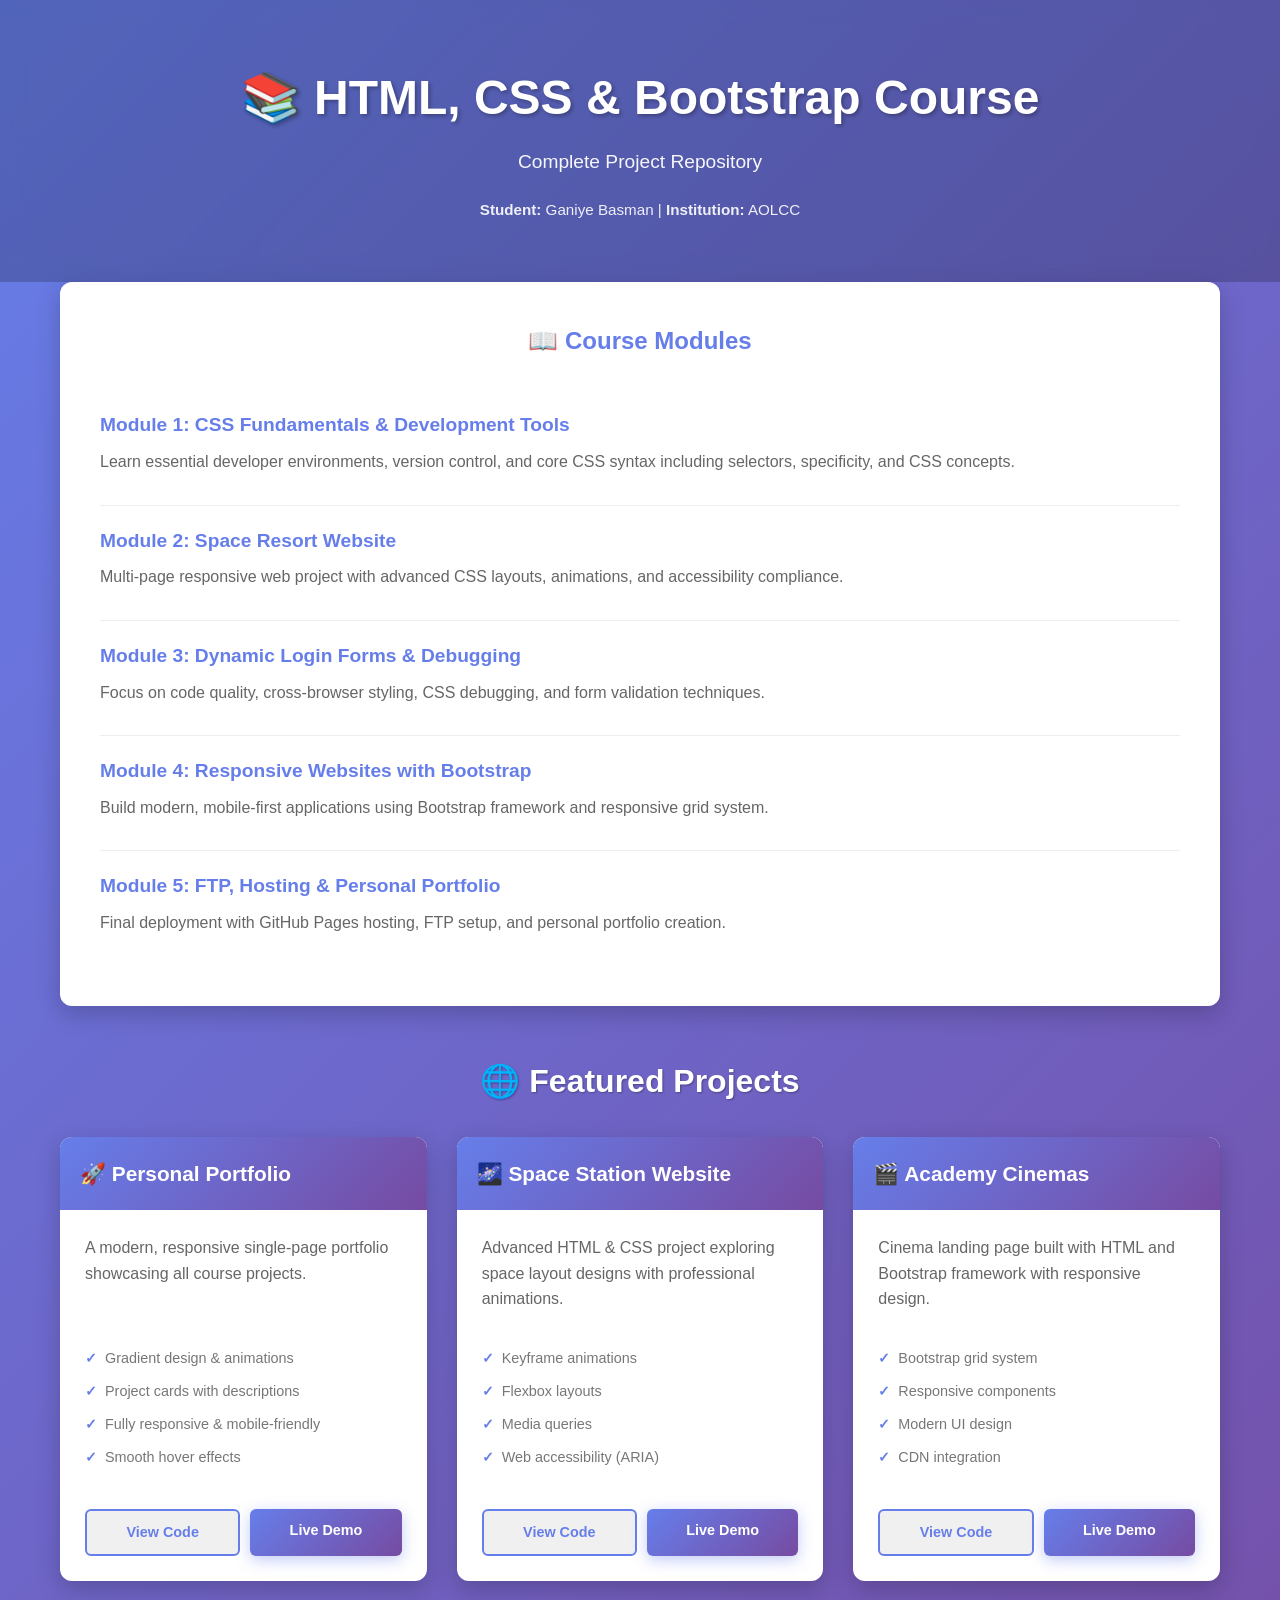
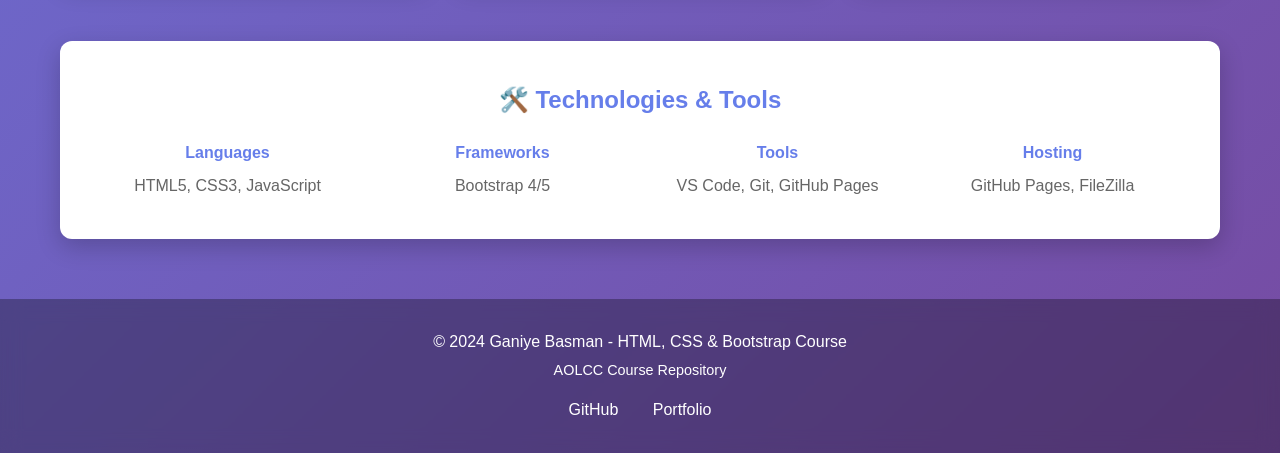
==== index.html @ a5a42704 "g" ====
<!DOCTYPE html>
<html lang="en">
<head>
    <meta charset="UTF-8">
    <meta name="viewport" content="width=device-width, initial-scale=1.0">
    <title>HTML, CSS & Bootstrap Course - Project Repository</title>
    <style>
        * {
            margin: 0;
            padding: 0;
            box-sizing: border-box;
        }

        body {
            font-family: 'Segoe UI', Tahoma, Geneva, Verdana, sans-serif;
            line-height: 1.6;
            color: #333;
            background: linear-gradient(135deg, #667eea 0%, #764ba2 100%);
            min-height: 100vh;
        }

        .container {
            max-width: 1200px;
            margin: 0 auto;
            padding: 0 20px;
        }

        header {
            background-color: rgba(0, 0, 0, 0.2);
            color: white;
            padding: 60px 0;
            text-align: center;
            backdrop-filter: blur(10px);
        }

        h1 {
            font-size: 3rem;
            margin-bottom: 10px;
            text-shadow: 2px 2px 4px rgba(0, 0, 0, 0.3);
        }

        .subtitle {
            font-size: 1.2rem;
            opacity: 0.95;
            margin-bottom: 20px;
        }

        .course-info {
            font-size: 0.95rem;
            opacity: 0.9;
        }

        main {
            padding: 60px 0;
        }

        .section-title {
            color: white;
            font-size: 2rem;
            margin: 50px 0 30px 0;
            text-align: center;
            text-shadow: 1px 1px 2px rgba(0, 0, 0, 0.3);
        }

        .projects-grid {
            display: grid;
            grid-template-columns: repeat(auto-fit, minmax(300px, 1fr));
            gap: 30px;
            margin-bottom: 60px;
        }

        .project-card {
            background: white;
            border-radius: 12px;
            overflow: hidden;
            box-shadow: 0 8px 25px rgba(0, 0, 0, 0.2);
            transition: all 0.3s ease;
            display: flex;
            flex-direction: column;
        }

        .project-card:hover {
            transform: translateY(-10px);
            box-shadow: 0 12px 40px rgba(0, 0, 0, 0.3);
        }

        .project-header {
            background: linear-gradient(135deg, #667eea 0%, #764ba2 100%);
            color: white;
            padding: 20px;
            font-size: 1.3rem;
            font-weight: 600;
        }

        .project-content {
            padding: 25px;
            flex-grow: 1;
            display: flex;
            flex-direction: column;
        }

        .project-description {
            color: #666;
            margin-bottom: 15px;
            flex-grow: 1;
        }

        .project-features {
            list-style: none;
            margin: 15px 0;
            font-size: 0.9rem;
            color: #777;
        }

        .project-features li {
            padding: 5px 0;
            padding-left: 20px;
            position: relative;
        }

        .project-features li:before {
            content: "✓";
            position: absolute;
            left: 0;
            color: #667eea;
            font-weight: bold;
        }

        .btn-group {
            display: flex;
            gap: 10px;
            margin-top: 20px;
        }

        .btn {
            flex: 1;
            display: inline-block;
            padding: 10px 16px;
            border-radius: 6px;
            text-decoration: none;
            font-weight: 600;
            text-align: center;
            transition: all 0.3s ease;
            border: none;
            cursor: pointer;
            font-size: 0.9rem;
        }

        .btn-primary {
            background: linear-gradient(135deg, #667eea 0%, #764ba2 100%);
            color: white;
            box-shadow: 0 4px 15px rgba(102, 126, 234, 0.4);
        }

        .btn-primary:hover {
            transform: translateY(-2px);
            box-shadow: 0 6px 25px rgba(102, 126, 234, 0.6);
        }

        .btn-secondary {
            background: #f0f0f0;
            color: #667eea;
            border: 2px solid #667eea;
        }

        .btn-secondary:hover {
            background: #667eea;
            color: white;
        }

        .modules-list {
            background: white;
            border-radius: 12px;
            padding: 40px;
            box-shadow: 0 8px 25px rgba(0, 0, 0, 0.2);
            margin-bottom: 40px;
        }

        .module-item {
            padding: 20px 0;
            border-bottom: 1px solid #eee;
        }

        .module-item:last-child {
            border-bottom: none;
        }

        .module-title {
            font-size: 1.2rem;
            font-weight: 600;
            color: #667eea;
            margin-bottom: 8px;
        }

        .module-description {
            color: #666;
            margin-bottom: 10px;
        }

        footer {
            background-color: rgba(0, 0, 0, 0.3);
            color: white;
            text-align: center;
            padding: 30px 0;
            margin-top: 60px;
            backdrop-filter: blur(10px);
        }

        .footer-content {
            margin-bottom: 10px;
        }

        .social-links {
            margin-top: 15px;
        }

        .social-links a {
            color: white;
            text-decoration: none;
            margin: 0 15px;
            transition: opacity 0.3s;
        }

        .social-links a:hover {
            opacity: 0.8;
        }

        @media (max-width: 768px) {
            h1 {
                font-size: 2rem;
            }

            .section-title {
                font-size: 1.5rem;
            }

            .projects-grid {
                grid-template-columns: 1fr;
                gap: 20px;
            }

            .modules-list {
                padding: 25px;
            }

            header {
                padding: 40px 0;
            }

            .btn-group {
                flex-direction: column;
            }
        }

        @media (max-width: 480px) {
            h1 {
                font-size: 1.5rem;
            }

            .subtitle {
                font-size: 1rem;
            }

            .section-title {
                font-size: 1.3rem;
            }

            .project-card {
                margin: 0;
            }

            main {
                padding: 30px 0;
            }
        }
    </style>
</head>
<body>
    <!-- Header -->
    <header>
        <div class="container">
            <h1>📚 HTML, CSS & Bootstrap Course</h1>
            <p class="subtitle">Complete Project Repository</p>
            <p class="course-info">
                <strong>Student:</strong> Ganiye Basman | <strong>Institution:</strong> AOLCC
            </p>
        </div>
    </header>

    <!-- Main Content -->
    <main class="container">
        <!-- Course Overview -->
        <section class="modules-list">
            <h2 style="color: #667eea; margin-bottom: 30px; text-align: center;">📖 Course Modules</h2>
            
            <div class="module-item">
                <div class="module-title">Module 1: CSS Fundamentals & Development Tools</div>
                <div class="module-description">Learn essential developer environments, version control, and core CSS syntax including selectors, specificity, and CSS concepts.</div>
            </div>

            <div class="module-item">
                <div class="module-title">Module 2: Space Resort Website</div>
                <div class="module-description">Multi-page responsive web project with advanced CSS layouts, animations, and accessibility compliance.</div>
            </div>

            <div class="module-item">
                <div class="module-title">Module 3: Dynamic Login Forms & Debugging</div>
                <div class="module-description">Focus on code quality, cross-browser styling, CSS debugging, and form validation techniques.</div>
            </div>

            <div class="module-item">
                <div class="module-title">Module 4: Responsive Websites with Bootstrap</div>
                <div class="module-description">Build modern, mobile-first applications using Bootstrap framework and responsive grid system.</div>
            </div>

            <div class="module-item">
                <div class="module-title">Module 5: FTP, Hosting & Personal Portfolio</div>
                <div class="module-description">Final deployment with GitHub Pages hosting, FTP setup, and personal portfolio creation.</div>
            </div>
        </section>

        <!-- Featured Projects -->
        <h2 class="section-title">🌐 Featured Projects</h2>
        <div class="projects-grid">
            <!-- Project 1: Portfolio -->
            <div class="project-card">
                <div class="project-header">🚀 Personal Portfolio</div>
                <div class="project-content">
                    <p class="project-description">A modern, responsive single-page portfolio showcasing all course projects.</p>
                    <ul class="project-features">
                        <li>Gradient design & animations</li>
                        <li>Project cards with descriptions</li>
                        <li>Fully responsive & mobile-friendly</li>
                        <li>Smooth hover effects</li>
                    </ul>
                    <div class="btn-group">
                        <a href="Portfolio/index.html" class="btn btn-secondary">View Code</a>
                        <a href="https://gnysak-droid.github.io/" class="btn btn-primary" target="_blank">Live Demo</a>
                    </div>
                </div>
            </div>

            <!-- Project 2: Space Station -->
            <div class="project-card">
                <div class="project-header">🌌 Space Station Website</div>
                <div class="project-content">
                    <p class="project-description">Advanced HTML & CSS project exploring space layout designs with professional animations.</p>
                    <ul class="project-features">
                        <li>Keyframe animations</li>
                        <li>Flexbox layouts</li>
                        <li>Media queries</li>
                        <li>Web accessibility (ARIA)</li>
                    </ul>
                    <div class="btn-group">
                        <a href="SpaceStationWebS/index.html" class="btn btn-secondary">View Code</a>
                        <a href="https://gnysak-droid.github.io/SpaceStationWebS/" class="btn btn-primary" target="_blank">Live Demo</a>
                    </div>
                </div>
            </div>

            <!-- Project 3: Academy Cinemas -->
            <div class="project-card">
                <div class="project-header">🎬 Academy Cinemas</div>
                <div class="project-content">
                    <p class="project-description">Cinema landing page built with HTML and Bootstrap framework with responsive design.</p>
                    <ul class="project-features">
                        <li>Bootstrap grid system</li>
                        <li>Responsive components</li>
                        <li>Modern UI design</li>
                        <li>CDN integration</li>
                    </ul>
                    <div class="btn-group">
                        <a href="Academy-Cinemas-main3/index.html" class="btn btn-secondary">View Code</a>
                        <a href="https://gnysak-droid.github.io/Academy-Cinemas-main3/" class="btn btn-primary" target="_blank">Live Demo</a>
                    </div>
                </div>
            </div>
        </div>

        <!-- Technologies -->
        <section class="modules-list">
            <h2 style="color: #667eea; margin-bottom: 20px; text-align: center;">🛠️ Technologies & Tools</h2>
            <div style="display: grid; grid-template-columns: repeat(auto-fit, minmax(200px, 1fr)); gap: 20px; text-align: center;">
                <div>
                    <strong style="color: #667eea;">Languages</strong>
                    <p style="color: #666; margin-top: 8px;">HTML5, CSS3, JavaScript</p>
                </div>
                <div>
                    <strong style="color: #667eea;">Frameworks</strong>
                    <p style="color: #666; margin-top: 8px;">Bootstrap 4/5</p>
                </div>
                <div>
                    <strong style="color: #667eea;">Tools</strong>
                    <p style="color: #666; margin-top: 8px;">VS Code, Git, GitHub Pages</p>
                </div>
                <div>
                    <strong style="color: #667eea;">Hosting</strong>
                    <p style="color: #666; margin-top: 8px;">GitHub Pages, FileZilla</p>
                </div>
            </div>
        </section>
    </main>

    <!-- Footer -->
    <footer>
        <div class="container">
            <div class="footer-content">
                <p>&copy; 2024 Ganiye Basman - HTML, CSS & Bootstrap Course</p>
                <p style="font-size: 0.9rem; margin-top: 5px;">AOLCC Course Repository</p>
            </div>
            <div class="social-links">
                <a href="https://github.com/gnysak-droid" target="_blank">GitHub</a>
                <a href="https://gnysak-droid.github.io/" target="_blank">Portfolio</a>
            </div>
        </div>
    </footer>
</body>
</html>
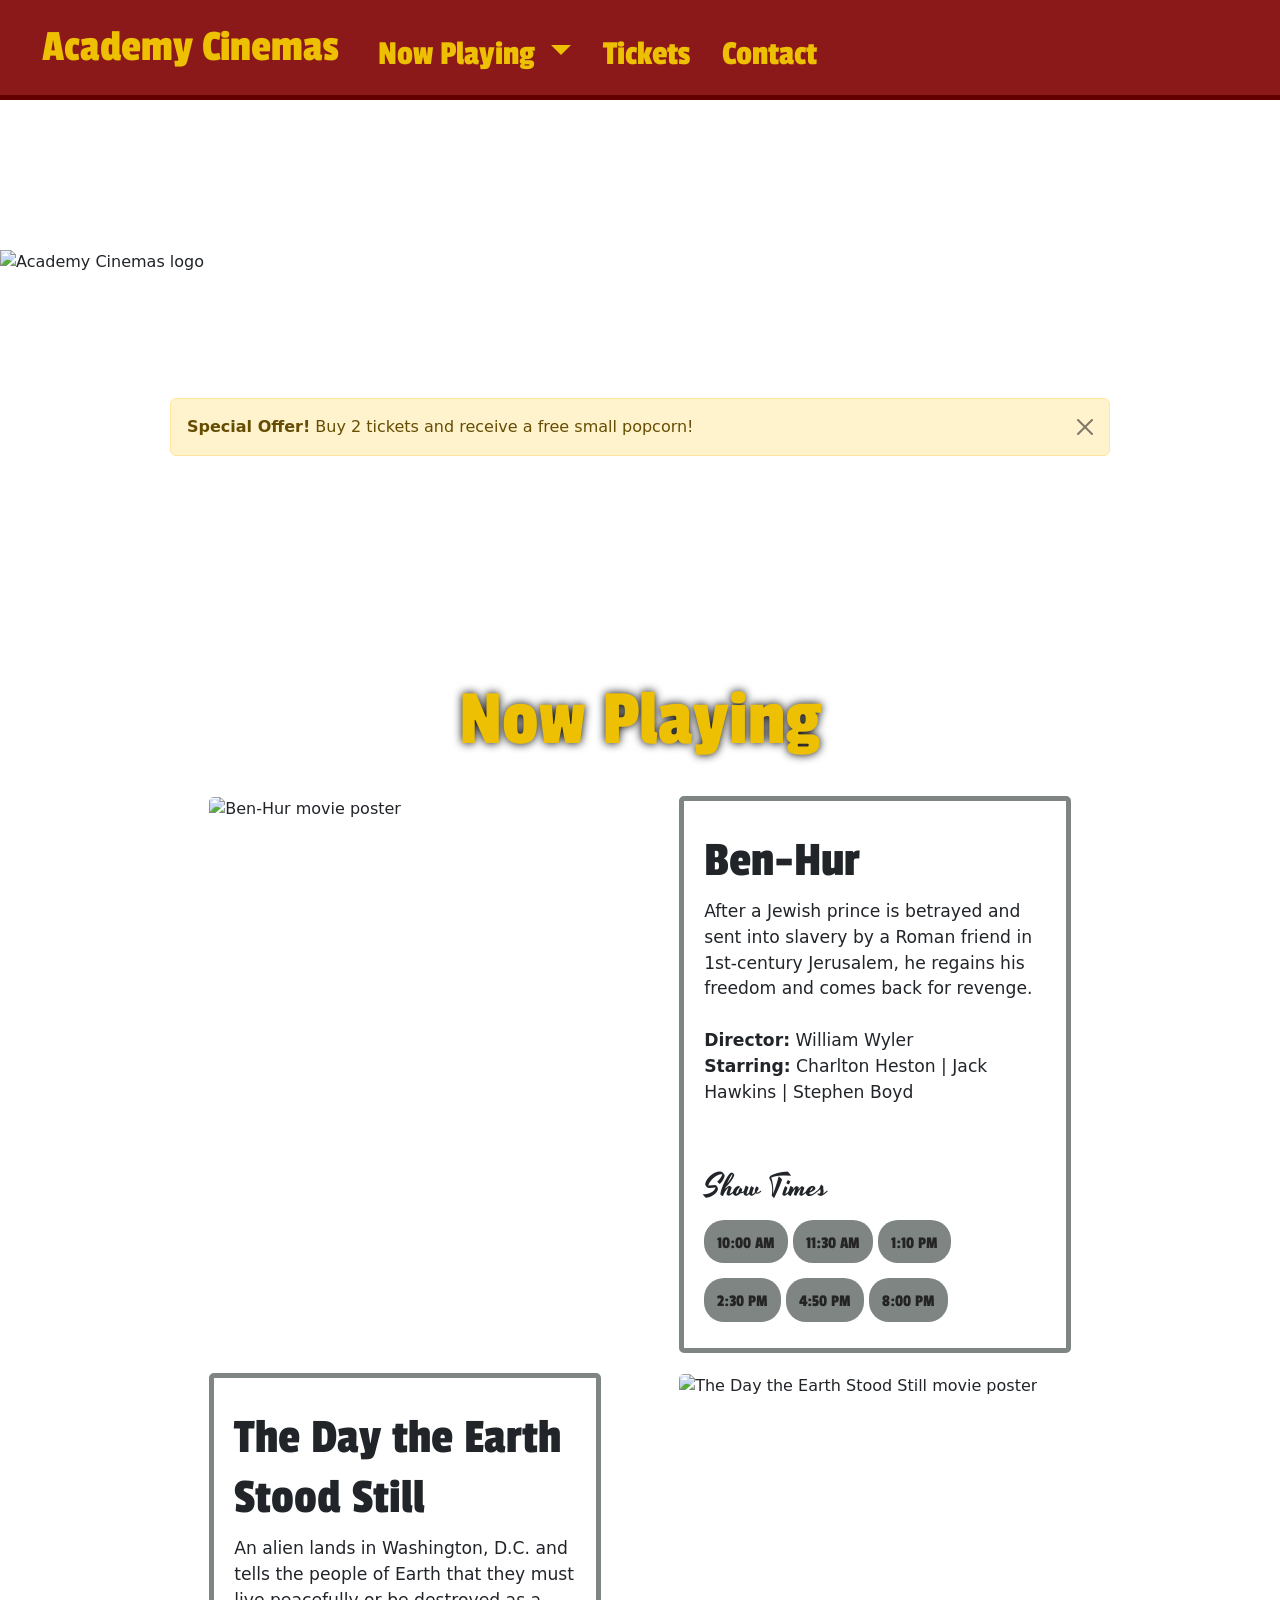
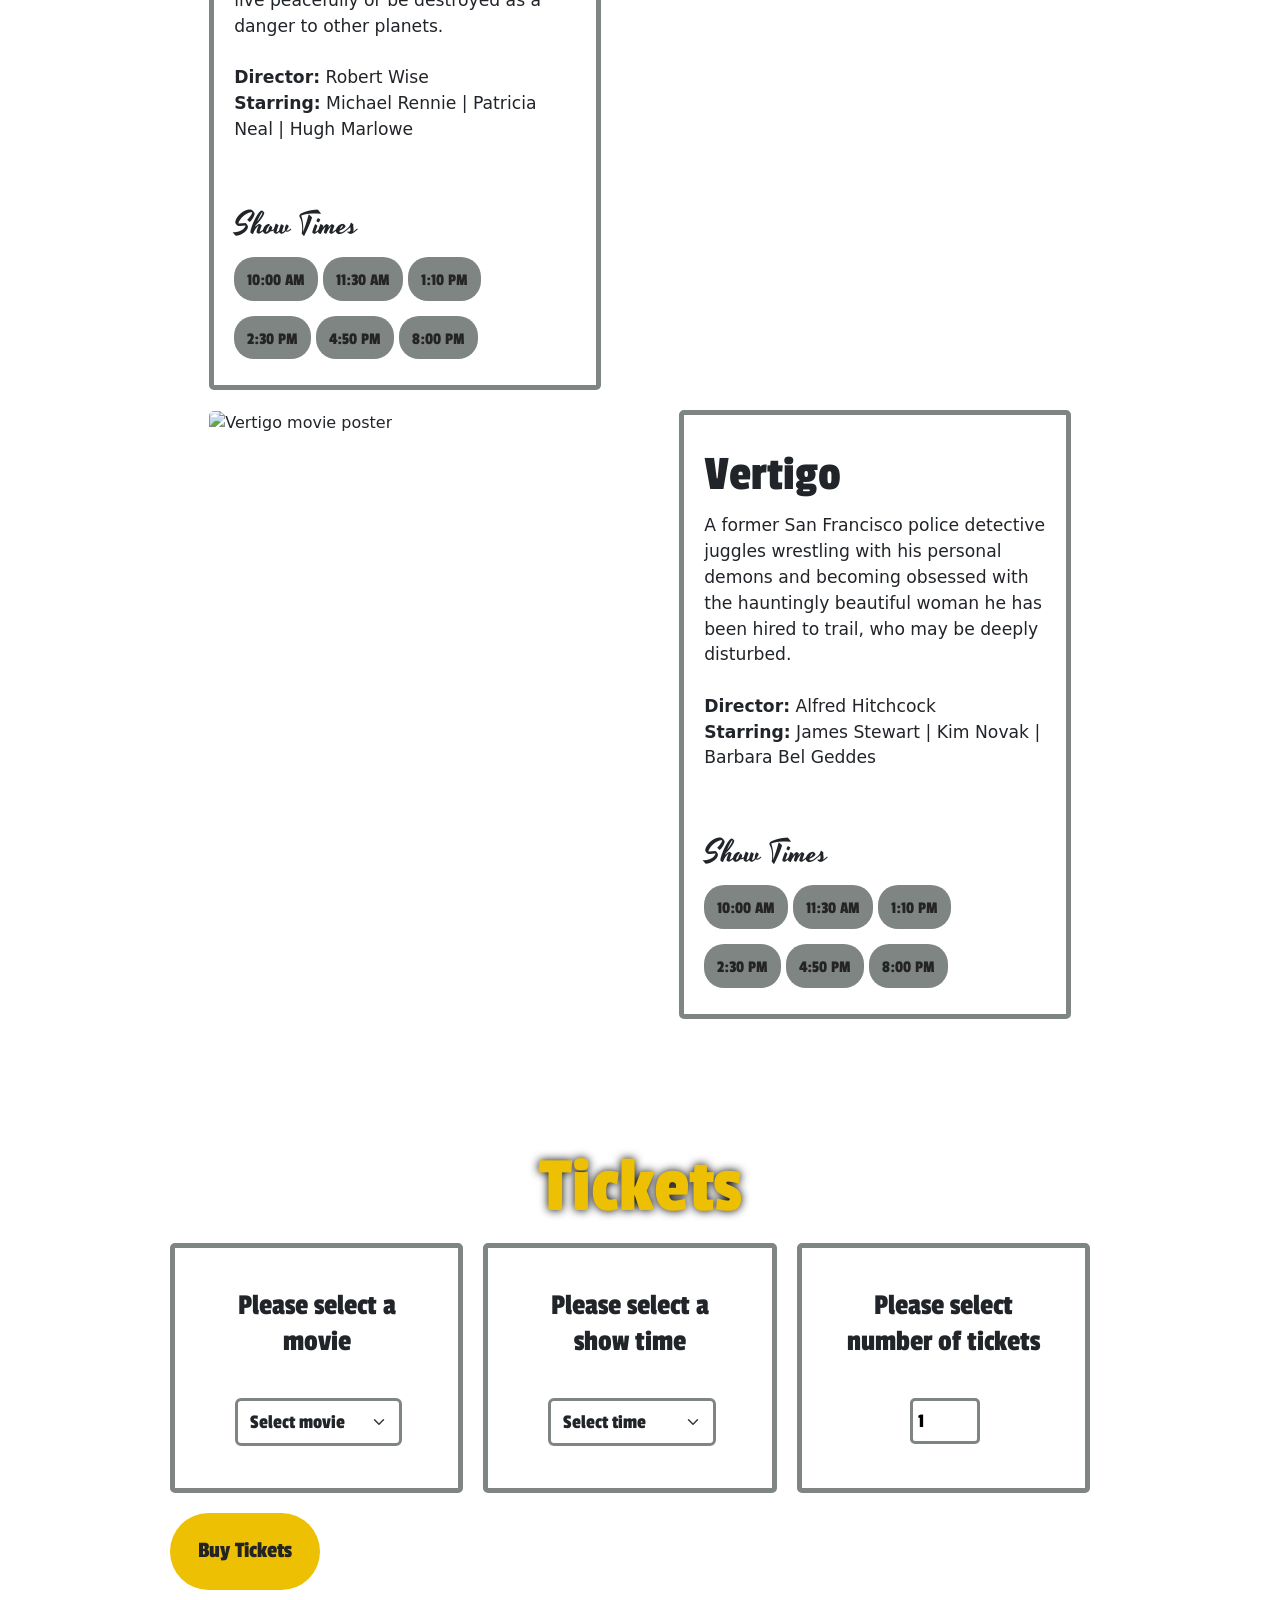
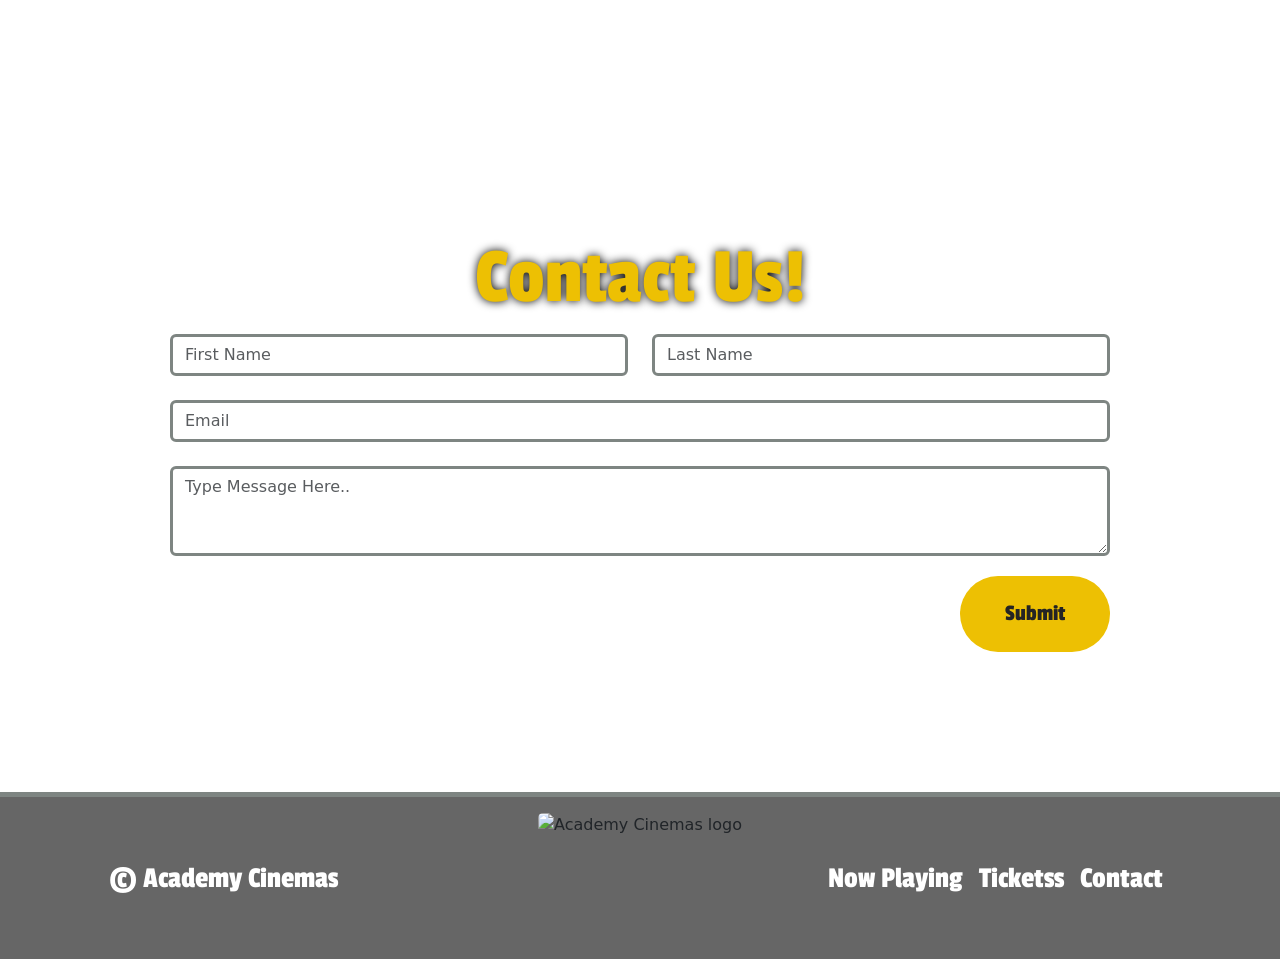
==== commit 13e1b4e6: "Add files via upload" ====
--- a/index.html
+++ b/index.html
@@ -1,418 +1,308 @@
-<!DOCTYPE html>
+<!doctype html>
 <html lang="en">
+
 <head>
-    <meta charset="UTF-8">
-    <meta name="viewport" content="width=device-width, initial-scale=1.0">
-    <title>HTML, CSS & Bootstrap Course - Project Repository</title>
-    <style>
-        * {
-            margin: 0;
-            padding: 0;
-            box-sizing: border-box;
-        }
-
-        body {
-            font-family: 'Segoe UI', Tahoma, Geneva, Verdana, sans-serif;
-            line-height: 1.6;
-            color: #333;
-            background: linear-gradient(135deg, #667eea 0%, #764ba2 100%);
-            min-height: 100vh;
-        }
-
-        .container {
-            max-width: 1200px;
-            margin: 0 auto;
-            padding: 0 20px;
-        }
-
-        header {
-            background-color: rgba(0, 0, 0, 0.2);
-            color: white;
-            padding: 60px 0;
-            text-align: center;
-            backdrop-filter: blur(10px);
-        }
-
-        h1 {
-            font-size: 3rem;
-            margin-bottom: 10px;
-            text-shadow: 2px 2px 4px rgba(0, 0, 0, 0.3);
-        }
-
-        .subtitle {
-            font-size: 1.2rem;
-            opacity: 0.95;
-            margin-bottom: 20px;
-        }
-
-        .course-info {
-            font-size: 0.95rem;
-            opacity: 0.9;
-        }
-
-        main {
-            padding: 60px 0;
-        }
-
-        .section-title {
-            color: white;
-            font-size: 2rem;
-            margin: 50px 0 30px 0;
-            text-align: center;
-            text-shadow: 1px 1px 2px rgba(0, 0, 0, 0.3);
-        }
-
-        .projects-grid {
-            display: grid;
-            grid-template-columns: repeat(auto-fit, minmax(300px, 1fr));
-            gap: 30px;
-            margin-bottom: 60px;
-        }
-
-        .project-card {
-            background: white;
-            border-radius: 12px;
-            overflow: hidden;
-            box-shadow: 0 8px 25px rgba(0, 0, 0, 0.2);
-            transition: all 0.3s ease;
-            display: flex;
-            flex-direction: column;
-        }
-
-        .project-card:hover {
-            transform: translateY(-10px);
-            box-shadow: 0 12px 40px rgba(0, 0, 0, 0.3);
-        }
-
-        .project-header {
-            background: linear-gradient(135deg, #667eea 0%, #764ba2 100%);
-            color: white;
-            padding: 20px;
-            font-size: 1.3rem;
-            font-weight: 600;
-        }
-
-        .project-content {
-            padding: 25px;
-            flex-grow: 1;
-            display: flex;
-            flex-direction: column;
-        }
-
-        .project-description {
-            color: #666;
-            margin-bottom: 15px;
-            flex-grow: 1;
-        }
-
-        .project-features {
-            list-style: none;
-            margin: 15px 0;
-            font-size: 0.9rem;
-            color: #777;
-        }
-
-        .project-features li {
-            padding: 5px 0;
-            padding-left: 20px;
-            position: relative;
-        }
-
-        .project-features li:before {
-            content: "✓";
-            position: absolute;
-            left: 0;
-            color: #667eea;
-            font-weight: bold;
-        }
-
-        .btn-group {
-            display: flex;
-            gap: 10px;
-            margin-top: 20px;
-        }
-
-        .btn {
-            flex: 1;
-            display: inline-block;
-            padding: 10px 16px;
-            border-radius: 6px;
-            text-decoration: none;
-            font-weight: 600;
-            text-align: center;
-            transition: all 0.3s ease;
-            border: none;
-            cursor: pointer;
-            font-size: 0.9rem;
-        }
-
-        .btn-primary {
-            background: linear-gradient(135deg, #667eea 0%, #764ba2 100%);
-            color: white;
-            box-shadow: 0 4px 15px rgba(102, 126, 234, 0.4);
-        }
-
-        .btn-primary:hover {
-            transform: translateY(-2px);
-            box-shadow: 0 6px 25px rgba(102, 126, 234, 0.6);
-        }
-
-        .btn-secondary {
-            background: #f0f0f0;
-            color: #667eea;
-            border: 2px solid #667eea;
-        }
-
-        .btn-secondary:hover {
-            background: #667eea;
-            color: white;
-        }
-
-        .modules-list {
-            background: white;
-            border-radius: 12px;
-            padding: 40px;
-            box-shadow: 0 8px 25px rgba(0, 0, 0, 0.2);
-            margin-bottom: 40px;
-        }
-
-        .module-item {
-            padding: 20px 0;
-            border-bottom: 1px solid #eee;
-        }
-
-        .module-item:last-child {
-            border-bottom: none;
-        }
-
-        .module-title {
-            font-size: 1.2rem;
-            font-weight: 600;
-            color: #667eea;
-            margin-bottom: 8px;
-        }
-
-        .module-description {
-            color: #666;
-            margin-bottom: 10px;
-        }
-
-        footer {
-            background-color: rgba(0, 0, 0, 0.3);
-            color: white;
-            text-align: center;
-            padding: 30px 0;
-            margin-top: 60px;
-            backdrop-filter: blur(10px);
-        }
-
-        .footer-content {
-            margin-bottom: 10px;
-        }
-
-        .social-links {
-            margin-top: 15px;
-        }
-
-        .social-links a {
-            color: white;
-            text-decoration: none;
-            margin: 0 15px;
-            transition: opacity 0.3s;
-        }
-
-        .social-links a:hover {
-            opacity: 0.8;
-        }
-
-        @media (max-width: 768px) {
-            h1 {
-                font-size: 2rem;
-            }
-
-            .section-title {
-                font-size: 1.5rem;
-            }
-
-            .projects-grid {
-                grid-template-columns: 1fr;
-                gap: 20px;
-            }
-
-            .modules-list {
-                padding: 25px;
-            }
-
-            header {
-                padding: 40px 0;
-            }
-
-            .btn-group {
-                flex-direction: column;
-            }
-        }
-
-        @media (max-width: 480px) {
-            h1 {
-                font-size: 1.5rem;
-            }
-
-            .subtitle {
-                font-size: 1rem;
-            }
-
-            .section-title {
-                font-size: 1.3rem;
-            }
-
-            .project-card {
-                margin: 0;
-            }
-
-            main {
-                padding: 30px 0;
-            }
-        }
-    </style>
+    <meta charset="utf-8">
+    <meta name="viewport" content="width=device-width, initial-scale=1">
+    <title>Academy Cinemas</title>
+    <!--BOOTSTRAP CSS-->
+    <link href="https://cdn.jsdelivr.net/npm/bootstrap@5.3.8/dist/css/bootstrap.min.css" rel="stylesheet"
+        integrity="sha384-sRIl4kxILFvY47J16cr9ZwB07vP4J8+LH7qKQnuqkuIAvNWLzeN8tE5YBujZqJLB" crossorigin="anonymous">
+    <!--CUSTOM CSS listed last to override Bootstrap CSS
+    based on levels of specificity-->
+    <link href="css/custom.css" rel="stylesheet">
+    <!--Custom CSS for multiple screen sizes-->
+    <link href="css/custom-css-media.css" rel="stylesheet">
 </head>
+
 <body>
-    <!-- Header -->
-    <header>
-        <div class="container">
-            <h1>📚 HTML, CSS & Bootstrap Course</h1>
-            <p class="subtitle">Complete Project Repository</p>
-            <p class="course-info">
-                <strong>Student:</strong> Ganiye Basman | <strong>Institution:</strong> AOLCC
-            </p>
-        </div>
+    <!--NAVBAR-->
+    <nav class="navbar navbar-expand-lg sticky-top">
+        <div class="container-fluid">
+            <a class="navbar-brand" href="#">Academy Cinemas</a>
+            <button class="navbar-toggler" type="button" data-bs-toggle="collapse" data-bs-target="#navbarNavDropdown"
+                aria-controls="navbarNavDropdown" aria-expanded="false" aria-label="Toggle navigation">
+                <span class="navbar-toggler-icon"></span>
+            </button>
+            <div class="collapse navbar-collapse" id="navbarNavDropdown">
+                <ul class="navbar-nav">
+                    <li class="nav-item dropdown">
+                        <a class="nav-link dropdown-toggle" href="#" role="button" data-bs-toggle="dropdown"
+                            aria-expanded="false">
+                            Now Playing
+                        </a>
+                        <ul class="dropdown-menu">
+                            <li><a class="dropdown-item" href="#ben-hur">Ben Hur</a></li>
+                            <li><a class="dropdown-item" href="#stood-still">The Day the Earth Stood Still</a></li>
+                            <li><a class="dropdown-item" href="#vertigo">Vertigo</a></li>
+                        </ul>
+                    </li>
+                    <li class="nav-item">
+                        <a class="nav-link" href="#tickets">Tickets</a>
+                    </li>
+                    <li class="nav-item">
+                        <a class="nav-link" href="#contact">Contact</a>
+                    </li>
+                </ul>
+            </div>
+        </div>
+    </nav>
+    <!--LOGO-->
+    <header class="row justfiy-content-center">
+        <img src="images/logo.png" class="img-fluid col-lg-6" id="header-image" alt="Academy Cinemas logo">
     </header>
-
-    <!-- Main Content -->
-    <main class="container">
-        <!-- Course Overview -->
-        <section class="modules-list">
-            <h2 style="color: #667eea; margin-bottom: 30px; text-align: center;">📖 Course Modules</h2>
-            
-            <div class="module-item">
-                <div class="module-title">Module 1: CSS Fundamentals & Development Tools</div>
-                <div class="module-description">Learn essential developer environments, version control, and core CSS syntax including selectors, specificity, and CSS concepts.</div>
-            </div>
-
-            <div class="module-item">
-                <div class="module-title">Module 2: Space Resort Website</div>
-                <div class="module-description">Multi-page responsive web project with advanced CSS layouts, animations, and accessibility compliance.</div>
-            </div>
-
-            <div class="module-item">
-                <div class="module-title">Module 3: Dynamic Login Forms & Debugging</div>
-                <div class="module-description">Focus on code quality, cross-browser styling, CSS debugging, and form validation techniques.</div>
-            </div>
-
-            <div class="module-item">
-                <div class="module-title">Module 4: Responsive Websites with Bootstrap</div>
-                <div class="module-description">Build modern, mobile-first applications using Bootstrap framework and responsive grid system.</div>
-            </div>
-
-            <div class="module-item">
-                <div class="module-title">Module 5: FTP, Hosting & Personal Portfolio</div>
-                <div class="module-description">Final deployment with GitHub Pages hosting, FTP setup, and personal portfolio creation.</div>
-            </div>
-        </section>
-
-        <!-- Featured Projects -->
-        <h2 class="section-title">🌐 Featured Projects</h2>
-        <div class="projects-grid">
-            <!-- Project 1: Portfolio -->
-            <div class="project-card">
-                <div class="project-header">🚀 Personal Portfolio</div>
-                <div class="project-content">
-                    <p class="project-description">A modern, responsive single-page portfolio showcasing all course projects.</p>
-                    <ul class="project-features">
-                        <li>Gradient design & animations</li>
-                        <li>Project cards with descriptions</li>
-                        <li>Fully responsive & mobile-friendly</li>
-                        <li>Smooth hover effects</li>
-                    </ul>
-                    <div class="btn-group">
-                        <a href="Portfolio/index.html" class="btn btn-secondary">View Code</a>
-                        <a href="https://gnysak-droid.github.io/" class="btn btn-primary" target="_blank">Live Demo</a>
-                    </div>
-                </div>
-            </div>
-
-            <!-- Project 2: Space Station -->
-            <div class="project-card">
-                <div class="project-header">🌌 Space Station Website</div>
-                <div class="project-content">
-                    <p class="project-description">Advanced HTML & CSS project exploring space layout designs with professional animations.</p>
-                    <ul class="project-features">
-                        <li>Keyframe animations</li>
-                        <li>Flexbox layouts</li>
-                        <li>Media queries</li>
-                        <li>Web accessibility (ARIA)</li>
-                    </ul>
-                    <div class="btn-group">
-                        <a href="SpaceStationWebS/index.html" class="btn btn-secondary">View Code</a>
-                        <a href="https://gnysak-droid.github.io/SpaceStationWebS/" class="btn btn-primary" target="_blank">Live Demo</a>
-                    </div>
-                </div>
-            </div>
-
-            <!-- Project 3: Academy Cinemas -->
-            <div class="project-card">
-                <div class="project-header">🎬 Academy Cinemas</div>
-                <div class="project-content">
-                    <p class="project-description">Cinema landing page built with HTML and Bootstrap framework with responsive design.</p>
-                    <ul class="project-features">
-                        <li>Bootstrap grid system</li>
-                        <li>Responsive components</li>
-                        <li>Modern UI design</li>
-                        <li>CDN integration</li>
-                    </ul>
-                    <div class="btn-group">
-                        <a href="Academy-Cinemas-main3/index.html" class="btn btn-secondary">View Code</a>
-                        <a href="https://gnysak-droid.github.io/Academy-Cinemas-main3/" class="btn btn-primary" target="_blank">Live Demo</a>
-                    </div>
-                </div>
-            </div>
-        </div>
-
-        <!-- Technologies -->
-        <section class="modules-list">
-            <h2 style="color: #667eea; margin-bottom: 20px; text-align: center;">🛠️ Technologies & Tools</h2>
-            <div style="display: grid; grid-template-columns: repeat(auto-fit, minmax(200px, 1fr)); gap: 20px; text-align: center;">
+    <!--Bootstrap Alert-->
+    <div class="container mt-4">
+        <div class="alert alert-warning alert-dismissible fade show" role="alert">
+            <strong>Special Offer!</strong> Buy 2 tickets and receive a free small popcorn!
+            <button type="button" class="btn-close" data-bs-dismiss="alert" aria-label="Close"></button>
+        </div>
+    </div>
+    <!--NOW PLAYING-->
+    <section>
+        <div class="container" id="now-playing">
+            <h1>Now Playing</h1>
+            <!--BEN HUR-->
+            <div class="d-flex flex-row flex-wrap spacer" id="ben-hur">
+                <div class="col-lg-5 mx-auto">
+                    <span class="d-inline-block" tabindex="0" 
+                    data-bs-toggle="popover" data-bs-trigger="hover focus" 
+                    data-bs-img="images/four-and-half-stars.png"
+                    data-bs-title="Ben Hur Rating">
+                    <img src="images/ben-hur.jpg" class="img-fluid" alt="Ben-Hur movie poster">
+                    </span>
+                </div>
+                <div class="card col-lg-5 mx-auto">
+                    <div class="card-body">
+                        <h3 class="card-title">Ben-Hur</h3>
+                        <!--BEN-HUR MOVIE DESCRIPTION-->
+                        <p class="lead">
+                            After a Jewish prince is betrayed and sent into slavery by a Roman friend in
+                            1st-century Jerusalem, he regains his freedom and comes back for revenge.
+                            <br>
+                            <br>
+                            <b>Director:</b> William Wyler
+                            <br>
+                            <b>Starring:</b> Charlton Heston | Jack Hawkins | Stephen Boyd
+                        </p>
+                        <br>
+                        <br>
+                        <!--BEN-HUR SHOW TIMES-->
+                        <h4 class="card-title">Show Times</h4>
+                        <div class="row">
+                            <div class="col">
+                                <a class="btn" href="#tickets" role="button">10:00 AM</a>
+                                <a class="btn" href="#tickets" role="button">11:30 AM</a>
+                                <a class="btn" href="#tickets" role="button">1:10 PM</a>
+                            </div>
+                        </div>
+                        <div class="row">
+                            <div class="col">
+                                <a class="btn" href="#tickets" role="button">2:30 PM</a>
+                                <a class="btn" href="#tickets" role="button">4:50 PM</a>
+                                <a class="btn" href="#tickets" role="button">8:00 PM</a>
+                            </div>
+                        </div>
+                    </div>
+                </div>
+            </div>
+            <!--THE DAY THE EARTH STOOD STILL-->
+            <div class="d-flex flex-row flex-wrap-reverse spacer" id="stood-still">
+                <div class="card col-lg-5 mx-auto">
+                    <div class="card-body">
+                        <h3 class="card-title">The Day the Earth Stood Still</h3>
+                        <!--THE DAY THE EARTH STOOD STILL MOVIE DESCRIPTION-->
+                        <p class="lead">
+                            An alien lands in Washington, D.C. and tells the people of Earth that they must
+                            live peacefully or be destroyed as a danger to other planets.
+                            <br>
+                            <br>
+                            <b>Director:</b> Robert Wise
+                            <br>
+                            <b>Starring:</b> Michael Rennie | Patricia Neal | Hugh Marlowe
+                        </p>
+                        <br>
+                        <br>
+                        <!--THE DAY THE EARTH STOOD STILL SHOW TIMES-->
+                        <h4 class="card-title">Show Times</h4>
+                        <div class="row">
+                            <div class="col">
+                                <a class="btn" href="#tickets" role="button">10:00 AM</a>
+                                <a class="btn" href="#tickets" role="button">11:30 AM</a>
+                                <a class="btn" href="#tickets" role="button">1:10 PM</a>
+                            </div>
+                        </div>
+                        <div class="row">
+                            <div class="col">
+                                <a class="btn" href="#tickets" role="button">2:30 PM</a>
+                                <a class="btn" href="#tickets" role="button">4:50 PM</a>
+                                <a class="btn" href="#tickets" role="button">8:00 PM</a>
+                            </div>
+                        </div>
+                    </div>
+                </div>
+                <div class="col-lg-5 mx-auto">
+                    <span class="d-inline-block" tabindex="0" 
+                    data-bs-toggle="popover" data-bs-trigger="hover focus" 
+                    data-bs-img="images/four-stars.png"
+                    data-bs-title="The Day the Earth Stood Still Rating">
+                    <img src="images/earth-stood-still.jpg" class="img-fluid" alt="The Day the Earth Stood Still movie poster">
+                    </span>
+                </div>
+            </div>
+            <!--VERTIGO-->
+            <div class="d-flex flex-row flex-wrap spacer" id="vertigo">
+                <div class="col-lg-5 mx-auto">
+                    <span class="d-inline-block" tabindex="0" 
+                        data-bs-toggle="popover" data-bs-trigger="hover focus" 
+                        data-bs-img="images/four-and-half-stars.png"
+                        data-bs-title="Vertigo Rating">
+                        <img src="images/vertigo.jpg" class="img-fluid" alt="Vertigo movie poster">
+                    </span>
+                </div>
+                <div class="card col-lg-5 mx-auto">
+                    <div class="card-body">
+                        <h3 class="card-title">Vertigo</h3>
+                        <!--VERTIGO MOVIE DESCRIPTION-->
+                        <p class="lead">
+                            A former San Francisco police detective juggles wrestling with
+                            his personal demons and becoming obsessed with the hauntingly
+                            beautiful woman he has been hired to trail, who may be deeply disturbed.
+                            <br>
+                            <br>
+                            <b>Director:</b> Alfred Hitchcock
+                            <br>
+                            <b>Starring:</b> James Stewart | Kim Novak | Barbara Bel Geddes
+                        </p>
+                        <br>
+                        <br>
+                        <!--VERTIGO SHOW TIMES-->
+                        <h4 class="card-title">Show Times</h4>
+                        <div class="row">
+                            <div class="col">
+                                <a class="btn" href="#tickets" role="button">10:00 AM</a>
+                                <a class="btn" href="#tickets" role="button">11:30 AM</a>
+                                <a class="btn" href="#tickets" role="button">1:10 PM</a>
+                            </div>
+                        </div>
+                        <div class="row">
+                            <div class="col">
+                                <a class="btn" href="#tickets" role="button">2:30 PM</a>
+                                <a class="btn" href="#tickets" role="button">4:50 PM</a>
+                                <a class="btn" href="#tickets" role="button">8:00 PM</a>
+                            </div>
+                        </div>
+                    </div>
+                </div>
+            </div>
+        </div>
+    </section>
+    <!--TICKETS-->
+    <section>
+        <div class="container spacer" id="tickets">
+            <h1>Tickets</h1>
+            <div class="d-flex flex-row flex-wrap">
+                <!--MOVIE SELECTION-->
+                <div class="col">
+                    <div class="card text-center">
+                        <h5 class="card-title">Please select a movie</h5>
+                        <div class="card-body">
+                            <select id="movieSelect" class="form-select" aria-label="Movie title selection">
+                                <option selected>Select movie</option>
+                                <option value="1">Ben-Hur</option>
+                                <option value="2">The Day the Earth Stood Still</option>
+                                <option value="3">Vertigo</option>
+                            </select>
+                        </div>
+                    </div>
+                </div>
+                <!--TIME SELECTION-->
+                <div class="col">
+                    <div class="card text-center">
+                        <h5 class="card-title">Please select a show time</h5>
+                        <div class="card-body">
+                            <select id="timeSelect" class="form-select" aria-label="Show time selection">
+                                <option selected>Select time</option>
+                                <option value="1">10:00 AM</option>
+                                <option value="2">11:30 AM</option>
+                                <option value="3">1:10 PM</option>
+                                <option value="4">2:30 PM</option>
+                                <option value="5">4:50 PM</option>
+                                <option value="6">8:00 PM</option>
+                            </select>
+                        </div>
+                    </div>
+                </div>
+                <!--NUMBER OF TICKETS-->
+                <div class="col">
+                    <div class="card text-center">
+                        <h5 class="card-title">Please select number of tickets</h5>
+                        <div class="card-body">
+                            <input type="number" id="quantity" value="1" step="1">
+                        </div>
+                    </div>
+                </div>
+            </div>
+            <!--BUY TICKETS BUTTON-->
+            <div class="row justfiy-content-center">
+                <div class="col-auto">
+                    <button type="button" class="btn yellow-btn" onclick="buyTickets()">Buy Tickets</button>
+                </div>
+            </div>
+        </div>
+    </section>
+    <!--BOOTSTRAP TOAST-->
+    <div id="toastDisplay" class="custom-toast toast" role="alert" aria-live="assertive" aria-atomic="true">
+      <div class="toast-header">
+         <strong class="me-auto">Ticket Information</strong>
+         <button type="button" class="btn-close" data-bs-dismiss="toast" aria-label="Close"></button>
+     </div>
+     <div id="toastBody" class="toast-body">
+           Selected options will be displayed here
+      </div>
+    </div>
+    <!--CONTACT FORM-->
+    <section>
+        <div class="container" id="contact">
+            <h1>Contact Us!</h1>
+            <div class="row gy-4">
+                <div class="col">
+                    <input type="text" class="form-control" placeholder="First Name">
+                </div>
+                <div class="col">
+                    <input type="text" class="form-control" placeholder="Last Name">
+                </div>
                 <div>
-                    <strong style="color: #667eea;">Languages</strong>
-                    <p style="color: #666; margin-top: 8px;">HTML5, CSS3, JavaScript</p>
+                    <input type="email" class="form-control" placeholder="Email">
                 </div>
                 <div>
-                    <strong style="color: #667eea;">Frameworks</strong>
-                    <p style="color: #666; margin-top: 8px;">Bootstrap 4/5</p>
-                </div>
-                <div>
-                    <strong style="color: #667eea;">Tools</strong>
-                    <p style="color: #666; margin-top: 8px;">VS Code, Git, GitHub Pages</p>
-                </div>
-                <div>
-                    <strong style="color: #667eea;">Hosting</strong>
-                    <p style="color: #666; margin-top: 8px;">GitHub Pages, FileZilla</p>
-                </div>
-            </div>
-        </section>
-    </main>
-
-    <!-- Footer -->
-    <footer>
-        <div class="container">
-            <div class="footer-content">
-                <p>&copy; 2024 Ganiye Basman - HTML, CSS & Bootstrap Course</p>
-                <p style="font-size: 0.9rem; margin-top: 5px;">AOLCC Course Repository</p>
-            </div>
-            <div class="social-links">
-                <a href="https://github.com/gnysak-droid" target="_blank">GitHub</a>
-                <a href="https://gnysak-droid.github.io/" target="_blank">Portfolio</a>
-            </div>
-        </div>
-    </footer>
+                    <textarea class="form-control" rows="3" placeholder="Type Message Here.."></textarea>
+                    <button type="submit" class="btn yellow-btn" id="contact-submit">Submit</button>
+                </div>
+            </div>
+        </div>
+    </section>
+    <!--FOOTER-->
+    <section>
+        <div class="container-fluid">
+            <footer class="d-flex flex-wrap justify-content-center align-items-center py-3">
+                <p class="col-md-4 mb-0 footer-text">&copy; Academy Cinemas</p>
+
+                <img src="images/logo.png" class="col-md-4 footer-img" alt="Academy Cinemas logo">
+
+                <ul class="nav col-md-4 justify-content-end">
+                    <li class="nav-item"><a href="#now-playing" class="nav-link px-2 footer-text">Now Playing</a></li>
+                    <li class="nav-item"><a href="#tickets" class="nav-link px-2 footer-text">Ticketss</a></li>
+                    <li class="nav-item"><a href="#contact" class="nav-link px-2 footer-text">Contact</a></li>
+                </ul>
+            </footer>
+        </div>
+    </section>
+    <!--JQuery link for mobile  menu collapse and nav shrink and scroll-->
+    <script src="https://code.jquery.com/jquery-3.5.1.min.js"></script>
+    <script src="https://cdn.jsdelivr.net/npm/@popperjs/core@2.11.6/dist/umd/popper.min.js" integrity="sha384-oBqDVmMz9ATKxIep9tiCxS/Z9fNfEXiDAYTujMAeBAsjFuCZSmKbSSUnQlmh/jp3" crossorigin="anonymous"></script>
+<script src="https://cdn.jsdelivr.net/npm/bootstrap@5.2.3/dist/js/bootstrap.min.js" integrity="sha384-cuYeSxntonz0PPNlHhBs68uyIAVpIIOZZ5JqeqvYYIcEL727kskC66kF92t6Xl2V" crossorigin="anonymous"></script>
+<script src="javascript/javascript.js"></script>
 </body>
-</html>
+
+</html>
--- a/css/custom.css
+++ b/css/custom.css
@@ -0,0 +1,342 @@
+/*Font Passion One from fonts.google.com*/
+@import url('https://fonts.googleapis.com/css2?family=Passion+One:wght@400;700;900&display=swap');
+/*Font Yesteryear from fonts.google.com*/
+@import url('https://fonts.googleapis.com/css2?family=Yesteryear&display=swap');
+
+/*Creates global CSS variables that can be reused
+throughout the file*/
+:root{
+    --main-color: rgb(126, 133, 130);
+    --main-color-accent: rgb(237, 192, 3);
+    --main-color-transparent: rgba(126, 133, 130, 0.8);
+    --secondary-color: rgba(128, 0, 0, 0.9);
+    --accent-color: rgb(36, 36, 36);
+    --accent-text-color: rgb(255, 255, 255);
+    --main-font-family: 'Passion One', cursive;
+    --secondary-font-family: 'Yesteryear', cursive;
+}
+
+html{
+    scroll-padding-top: 100px;
+}
+
+body{
+    background-image: url(../images/theater-curtains.jpg);
+    background-size: 100% 120%;
+    background-attachment: fixed; /*100% horizontally and
+    120% vertifcally*/
+    overflow-x: hidden; /*Removes left to right scroll bar*/
+}
+
+/*NAVBAR*/
+
+.navbar{
+    background-color: var(--secondary-color);
+    border-bottom: 5px solid rgb(98, 0, 0);
+    height: 100px;
+}
+
+/*SHRINK ON SCROLL NAVBAR*/
+.nav-shrink {
+    height: 80px;
+    transition: .5s ease;
+}
+
+/*Adds a transition to the movie drop downmeny on shrink and scroll*/
+.navbar-collapse{
+    transition: margin-top 05s ease;
+}
+
+/*Affects the title in the navbar Academy Cinemas*/
+.navbar-brand{
+    color: var(--main-color-accent);
+    font-family: var(--main-font-family);
+    font-size: 45px;
+    padding-left: 30px;
+}
+
+.nav-link{
+    color: var(--main-color-accent);
+    font-family: var(--main-font-family);
+    font-size: 35px;
+}
+
+/*Affects the hover state of the links in the navbar*/
+.nav-link:hover{
+    color: var(--main-color-transparent);
+    text-shadow: 0 0 3px rgba(255, 123,0,0, 0.6);
+}
+
+/*Sets the color of the link that has been clicked on
+in other words the "active link"*/
+.nav-link:focus{
+    color: var(--accent-text-color);
+    text-shadow: 0 0 3px rgba(255, 123,0,0, 0.6);
+}
+
+/*Adjusts the left padding of the navbar links*/
+.navbar-expand-lg .navbar-nav .nav-link{
+    padding-left: 1.5rem;
+}
+
+/*MOVIE DROP DOWN MENU*/
+
+/*Targets the drop down menu that contains the links for
+each movie title*/
+.dropdown-menu{
+    border: none; /*Removes the thin black border*/
+    border-radius: 0;
+    box-shadow: 0px 0px 16px 2px rgba(0, 0, 0, 0.4);
+    background-color: var(--main-color);
+    padding: 0px; /*Overrides Bootstraps padding onn the
+    top and bootom of the drop menu*/
+}
+
+/*Sets up the styling for each movie link in the
+drop down menu*/
+.dropdown-item{
+    color: var(--accent-color);
+    font-family: var(--main-font-family);
+    text-align: center;
+    font-size: 30px;
+    padding-top: 15px; /*Adds some space to the top of
+    each link to center them*/
+    padding-bottom: 20px; /*Adds some space to the bottom
+    of each link to center them*/
+    border-bottom: 2px solid rgb(117, 77, 13);
+}
+
+.dropdown-item:hover, .dropdown-item:focus{
+    color: var(--accent-text-color);
+    background-color: var(--main-color);
+}
+
+/*MOBILE MENU*/
+
+.navbar-toggler{
+    border: none;
+    transition: 0.5s ease;
+}
+
+.navbar-toggler:focus{
+    box-shadow: 0 0 0 var(--bs-navbar-toggler-focus-width) rgb(98, 0, 0);
+    transition: 0.5s ease;
+}
+
+.navbar-toggler-icon{
+    background-image: url("data:image/svg+xml,%3csvg xmlns='http://www.w3.org/2000/svg' viewBox='0 0 30 30'%3e%3cpath stroke='rgb%28237, 192, 3%29' stroke-linecap='round' stroke-miterlimit='10' stroke-width='2' d='M4 7h22M4 15h22M4 23h22'/%3e%3c/svg%3e");
+}
+
+/*HEADER IMAGE*/
+
+#header-image{
+    padding-top: 150px;
+}
+
+/*GENERAL STYLING*/
+
+h1, h3, h4, h5, p{
+    cursor: default; /*Changes the cursor back to the
+    default arrow instead of a text cutsor when hovering
+    your mouse over text*/
+}
+
+h1{
+    font-family: var(--main-font-family);
+    color: var(--main-color-accent);
+    text-shadow: 0 0 10px rgb(0, 0, 0);
+    text-align: center;
+    font-size: 100px;
+}
+
+h3{
+    font-family: var(--main-font-family);
+    font-size: 50px;
+}
+
+h4{
+    font-family: var(--secondary-font-family);
+    font-size: 25px;
+}
+
+h5{
+    font-size: 30px;
+    font-family: var(--main-font-family);
+}
+
+b{
+    font-weight: 600;
+}
+
+img{
+    border-radius: 5px;
+}
+
+/*MOVIE CARDS*/
+
+.container{
+    padding: 100px;
+}
+.card{
+    border: 5px solid var(--main-color);
+    border-radius: 5px;
+    background-color: rgba(255, 255, 255, 0.9);
+}
+
+.card-body{
+    padding-top: 30px;
+    padding-left: 20px;
+}
+
+.spacer{
+    padding-top: 20px;
+}
+
+/*BUTTONS*/
+
+/*Creates the main styling for buttons that contain the
+Bootstrap .btn class*/
+.btn{
+    background-color: var(--main-color);
+    border-radius: 20px;
+    margin-top: 5px;
+    margin-bottom: 10px;
+    padding-top: 10px;
+    color: var(--accent-color);
+    font-family: var(--main-font-family);
+    font-size: 18px;
+}
+
+.btn:focus{
+    border-color: transparent; /*Overrides Bootstraps dark
+    border when the user clicks on the button*/
+    background-color: var(--main-color);
+    color: var(--accent-text-color);
+
+}
+
+.btn:hover{
+    border-color: transparent;
+    background-color: var(--main-color);
+    color: var(--accent-text-color);
+}
+
+/*Added styling for yellow buttons for the buy tickets and
+contact form sections*/
+.yellow-btn{
+    background-color: var(--main-color-accent);
+    padding: 20px;
+    border-radius: 40px;
+    font-size: 25px;
+    color: var(--accent-color);
+    width: 150px;
+    margin-top: 20px;
+    margin-bottom: 40px;
+}
+
+.yellow-btn:hover, .yellow-btn:focus{
+    background-color: var(--main-color-accent);
+    color: var(--accent-text-color);
+}
+
+/*TICKETS CARDS*/
+
+/*Specifically styles the card class within the element
+containing the tickets id*/
+#tickets .card{
+    padding: 40px;
+    height: 250px;
+    margin-right: 20px;
+    background-color: white;
+}
+
+.form-select{
+    font-family: var(--main-font-family);
+    font-size: 20px;
+    border: 3px solid var(--main-color);
+    transition: border-color 0.5s ease-in;
+}
+
+.form-select:focus{
+    border-color: var(--secondary-color);
+    box-shadow: none; /*Overrides bootstraps box shadow*/
+    transition: 0.5s ease-in;
+}
+
+/*Select number of tickets input*/
+input[type="number"]{
+    width: 70px;
+    padding: 5px;
+    border: 3px solid var(--main-color);
+    border-radius: 5px;
+    font-family: var(--main-font-family);
+    font-size: 20px;
+    transition: border-color 0.5s ease-in;
+}
+
+input[type="number"]:focus{
+    border: 3px solid var(--secondary-color);
+    transition: 0.5s ease-in;
+    outline: 0; /*Removes the default outline set by
+    the browser*/
+}
+
+/*CONTACT FORM*/
+
+.form-control{
+    border: 3px solid var(--main-color);
+    transition: 1s ease;
+}
+
+/*Overrides Bootstrap's focus effect*/
+.form-control:focus{
+    color: #212529;
+    border-color: var(--secondary-color);
+    box-shadow: 0 0 0px .25rem var(--main-color);
+}
+
+/*Adjusts the contact fdrm submit button to the right
+side of the screen*/
+#contact-submit{
+    float: right;
+}
+
+/*FOOTER*/
+
+footer{
+    border-top: 5px solid var(--main-color);
+    background-color: rgba(0, 0, 0, 0.6);
+    margin: 0px -15px 0px -15px; /*Extends the footer beyond
+    the webpage on the left and right sides leaving no
+    white space*/
+}
+
+.footer-text{
+    font-family: var(--main-font-family);
+    color: var(--accent-text-color);
+    font-size: 30px;
+}
+
+/*Specifically styles the footer image separate from the
+other images on the page and overrides the img type
+selector styling*/
+.footer-img{
+    width: auto;
+    height: 130px;
+}
+
+/*POPOVERS*/
+
+.star-rating{
+    width: 80%;
+}
+
+/*TOAST*/
+
+.custom-toast {
+    position: fixed;
+    top: 50%;
+    left: 50%;
+    transform: translate(-50%, -50%);
+    z-index: 1000;
+}
--- a/css/custom-css-media.css
+++ b/css/custom-css-media.css
@@ -0,0 +1,54 @@
+@media screen and (min-width: 320px){
+    /*calc(minimum size + (maximum size 0 minimum size) *
+    ((viewport width percentage - minimum viewport width) /
+    (maximum viewport width - minimum viewport width)))*/
+    h1{
+        font-size: calc(50px + (100 - 50) * ((100vw - 320px) / (1920 - 320)));
+    }
+
+    h4{
+        font-size: calc(25px + (35 - 25) * ((100vw - 320px) / (1920 - 320)));
+    }
+
+    .lead, .btn{
+        font-size: calc(16px + (18 - 16) * ((100vw - 320px) / (1920 - 320)));
+    }
+
+    .yellow-btn{
+        font-size: calc(20px + (25 - 20) * ((100vw - 320px) / (1920 - 320)));
+    }
+}
+
+@media screen and (max-width: 990px){
+    .navbar-collapse{
+        background-color: var(--secondary-color);
+        border-bottom: 5px solid rgb(98, 0, 0);
+        margin-top: 14px; /*Removes the overlap between the
+        navbar and navbar collapse*/
+        margin-left: -15px;
+        margin-right: -15px;
+    }
+
+    .nav-link{
+        margin-left: 20px;
+    }
+
+    .dropdown-item{
+        text-align: left;
+        padding-left: 60px;
+    }
+}
+
+@media screen and (max-width: 1200px){
+    html{
+        scroll-padding-top: 300px;
+    }
+
+    img{
+        margin-bottom: 30px;
+    }
+
+    .container{
+        padding: 50px;
+    }
+}
